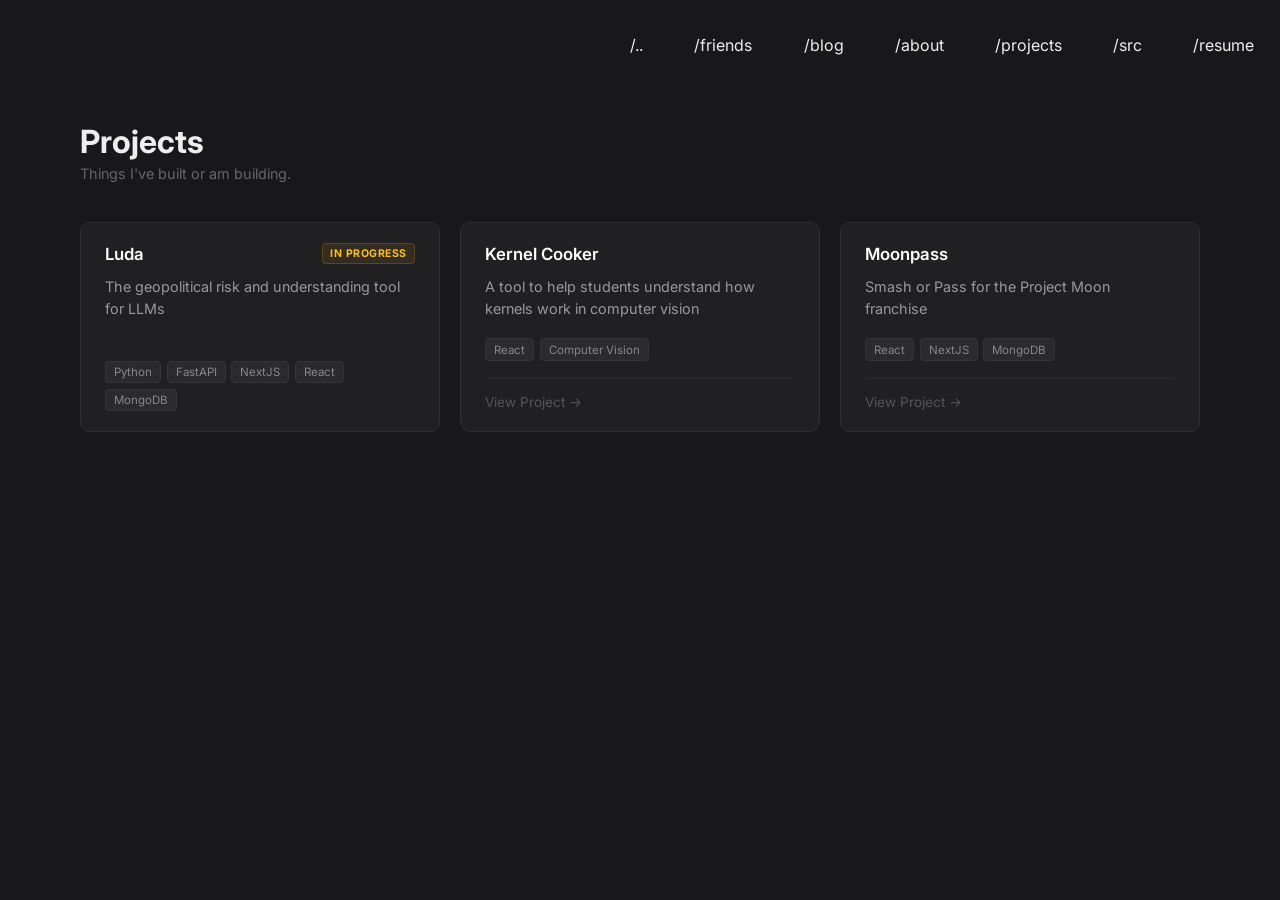
==== projects.html @ 6e4d04fc "add json files for blog and projects" ====
<!DOCTYPE html>
<html lang="en">
<head>
    <meta charset="UTF-8">
    <meta name="viewport" content="width=device-width, initial-scale=1.0">
    <link rel="preconnect" href="https://fonts.googleapis.com">
    <link rel="preconnect" href="https://fonts.gstatic.com" crossorigin>
    <link href="https://fonts.googleapis.com/css2?family=Inter:wght@400;700&display=swap" rel="stylesheet">
    <link rel="stylesheet" href="css/root.css">
    <link rel="stylesheet" href="css/cards.css">
    <title>Projects</title>
</head>
<body>
    <nav>
        <a href="index.html">/..</a>
        <a href="friends.html">/friends</a>
        <a href="blog.html">/blog</a>
        <a href="about.html">/about</a>
        <a href="projects.html">/projects</a>
        <a href="src.html">/src</a>
        <a href="resume">/resume</a>
    </nav>

    <section class="page-section">
        <h1>Projects</h1>
        <p class="section-subtitle">Things I've built or am building.</p>
        <div class="card-grid"></div>
    </section>

    <script type="module" src="js/projects.js"></script>
</body>
</html>
---- css/root.css ----
* {
    box-sizing: border-box;
}

body {
    background-color: rgb(24 24 27/1);
    color: #eee;
    font-family: 'Inter', sans-serif;
    margin: 0;
}

nav {
    position: sticky;
    position: fixed;
    top: 0;
    width: 100%;
    height: 10vh;
    z-index: 100;

    display: flex;
    justify-content: flex-end;
    align-items: center;
    gap: 2vw;

    background-color: rgb(24 24 27/1);
}

nav a {
    color: #eee;
    text-decoration: none;
    margin-right: 2vw;
}

nav a:hover {
    text-decoration: underline;
}

@media (max-width: 768px) {
    nav {
        height: 50px;
        gap: 0;
        padding: 0 0.75rem;
        justify-content: flex-start;
        overflow-x: auto;
    }

    nav a {
        margin-right: 0.9rem;
        font-size: 0.85rem;
        white-space: nowrap;
        flex-shrink: 0;
    }
}
---- css/cards.css ----
.page-section {
    margin-top: 10vh;
    min-height: 90vh;
    width: 100%;
    padding: 2rem 5rem;
}

.page-section h1 {
    font-size: 2rem;
    margin: 0 0 0.25rem 0;
}

.section-subtitle {
    color: #666;
    font-size: 0.9rem;
    margin: 0 0 2.5rem 0;
}

.card-grid {
    display: grid;
    grid-template-columns: repeat(auto-fill, minmax(300px, 1fr));
    gap: 1.25rem;
}

.card {
    background-color: #202023;
    border: 1px solid #2e2e33;
    border-radius: 10px;
    padding: 1.25rem 1.5rem;
    display: flex;
    flex-direction: column;
    gap: 0.6rem;
    transition: transform 0.2s ease, border-color 0.2s ease;
    color: #eee;
}

.card:hover {
    transform: translateY(-3px);
    border-color: #505055;
}

.card-header {
    display: flex;
    justify-content: space-between;
    align-items: flex-start;
    gap: 0.75rem;
}

.card-title {
    font-size: 1.05rem;
    font-weight: 600;
    color: #fff;
    margin: 0;
    line-height: 1.4;
}

.card-date {
    font-size: 0.8rem;
    color: #555;
}

.card-desc {
    font-size: 0.9rem;
    color: #999;
    line-height: 1.55;
    margin: 0;
}

.tags {
    display: flex;
    flex-wrap: wrap;
    gap: 0.35rem;
    margin-top: auto;
    padding-top: 0.5rem;
}

.tag {
    background-color: #2a2a2f;
    color: #888;
    font-size: 0.72rem;
    padding: 0.2rem 0.5rem;
    border-radius: 4px;
    border: 1px solid #353538;
}

.badge {
    display: inline-block;
    font-size: 0.66rem;
    padding: 0.18rem 0.45rem;
    border-radius: 4px;
    font-weight: 700;
    letter-spacing: 0.05em;
    text-transform: uppercase;
    white-space: nowrap;
    flex-shrink: 0;
}

.badge-progress {
    background-color: rgba(245, 158, 11, 0.1);
    color: #fbbf24;
    border: 1px solid rgba(245, 158, 11, 0.2);
}

.badge-live {
    background-color: rgba(52, 211, 153, 0.1);
    color: #34d399;
    border: 1px solid rgba(52, 211, 153, 0.2);
}

.card-footer {
    margin-top: 0.5rem;
    padding-top: 0.75rem;
    border-top: 1px solid #2a2a2f;
}

.card-footer a {
    color: #555;
    font-size: 0.85rem;
    text-decoration: none;
    transition: color 0.2s;
}

.card-footer a:hover {
    color: #ccc;
}

@media (max-width: 768px) {
    .page-section {
        margin-top: 50px;
        min-height: calc(100vh - 50px);
        padding: 1.25rem;
    }

    .card-grid {
        grid-template-columns: 1fr;
    }
}
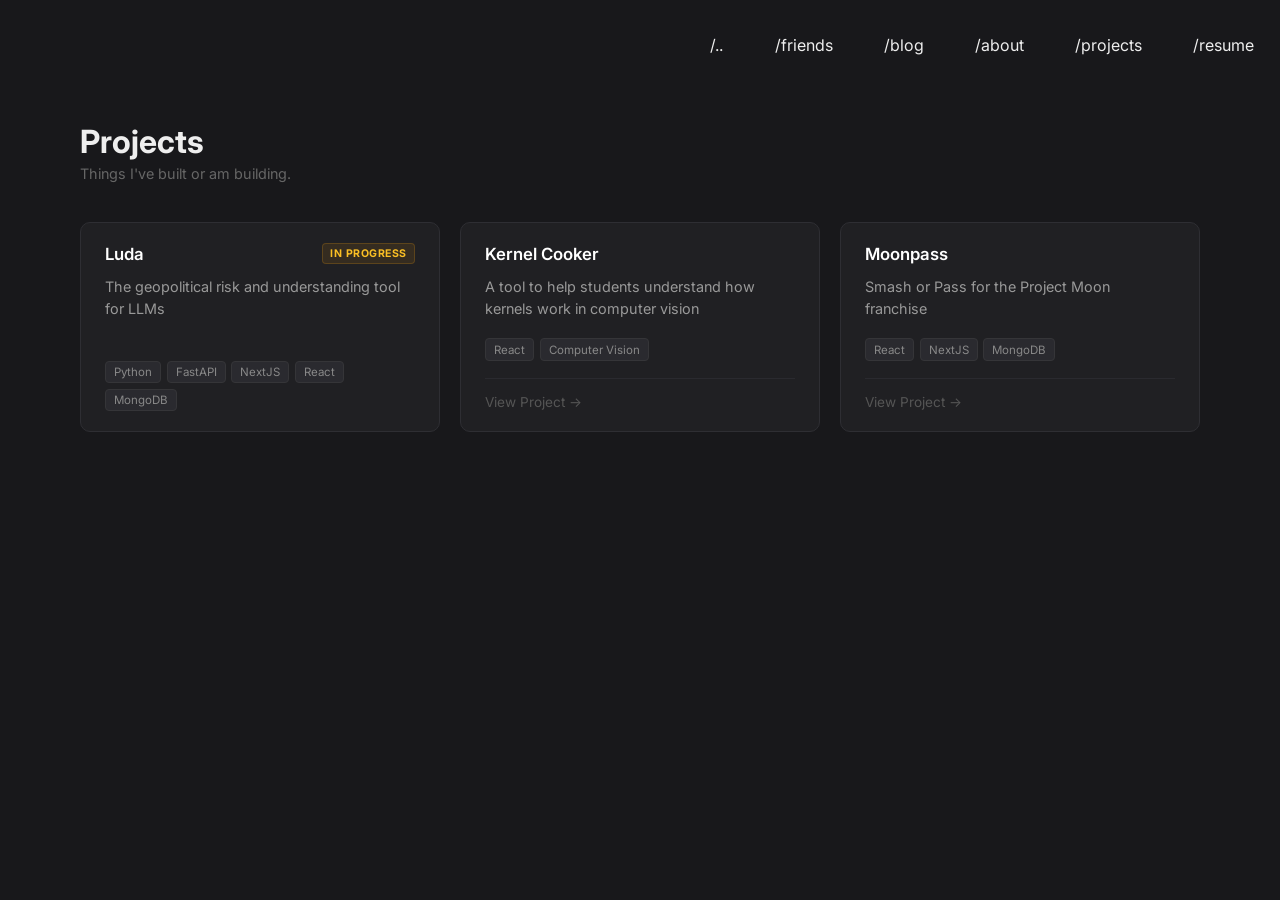
==== commit 6a537e3e: "update about me" ====
--- a/projects.html
+++ b/projects.html
@@ -17,7 +17,6 @@
         <a href="blog.html">/blog</a>
         <a href="about.html">/about</a>
         <a href="projects.html">/projects</a>
-        <a href="src.html">/src</a>
         <a href="resume">/resume</a>
     </nav>
 
